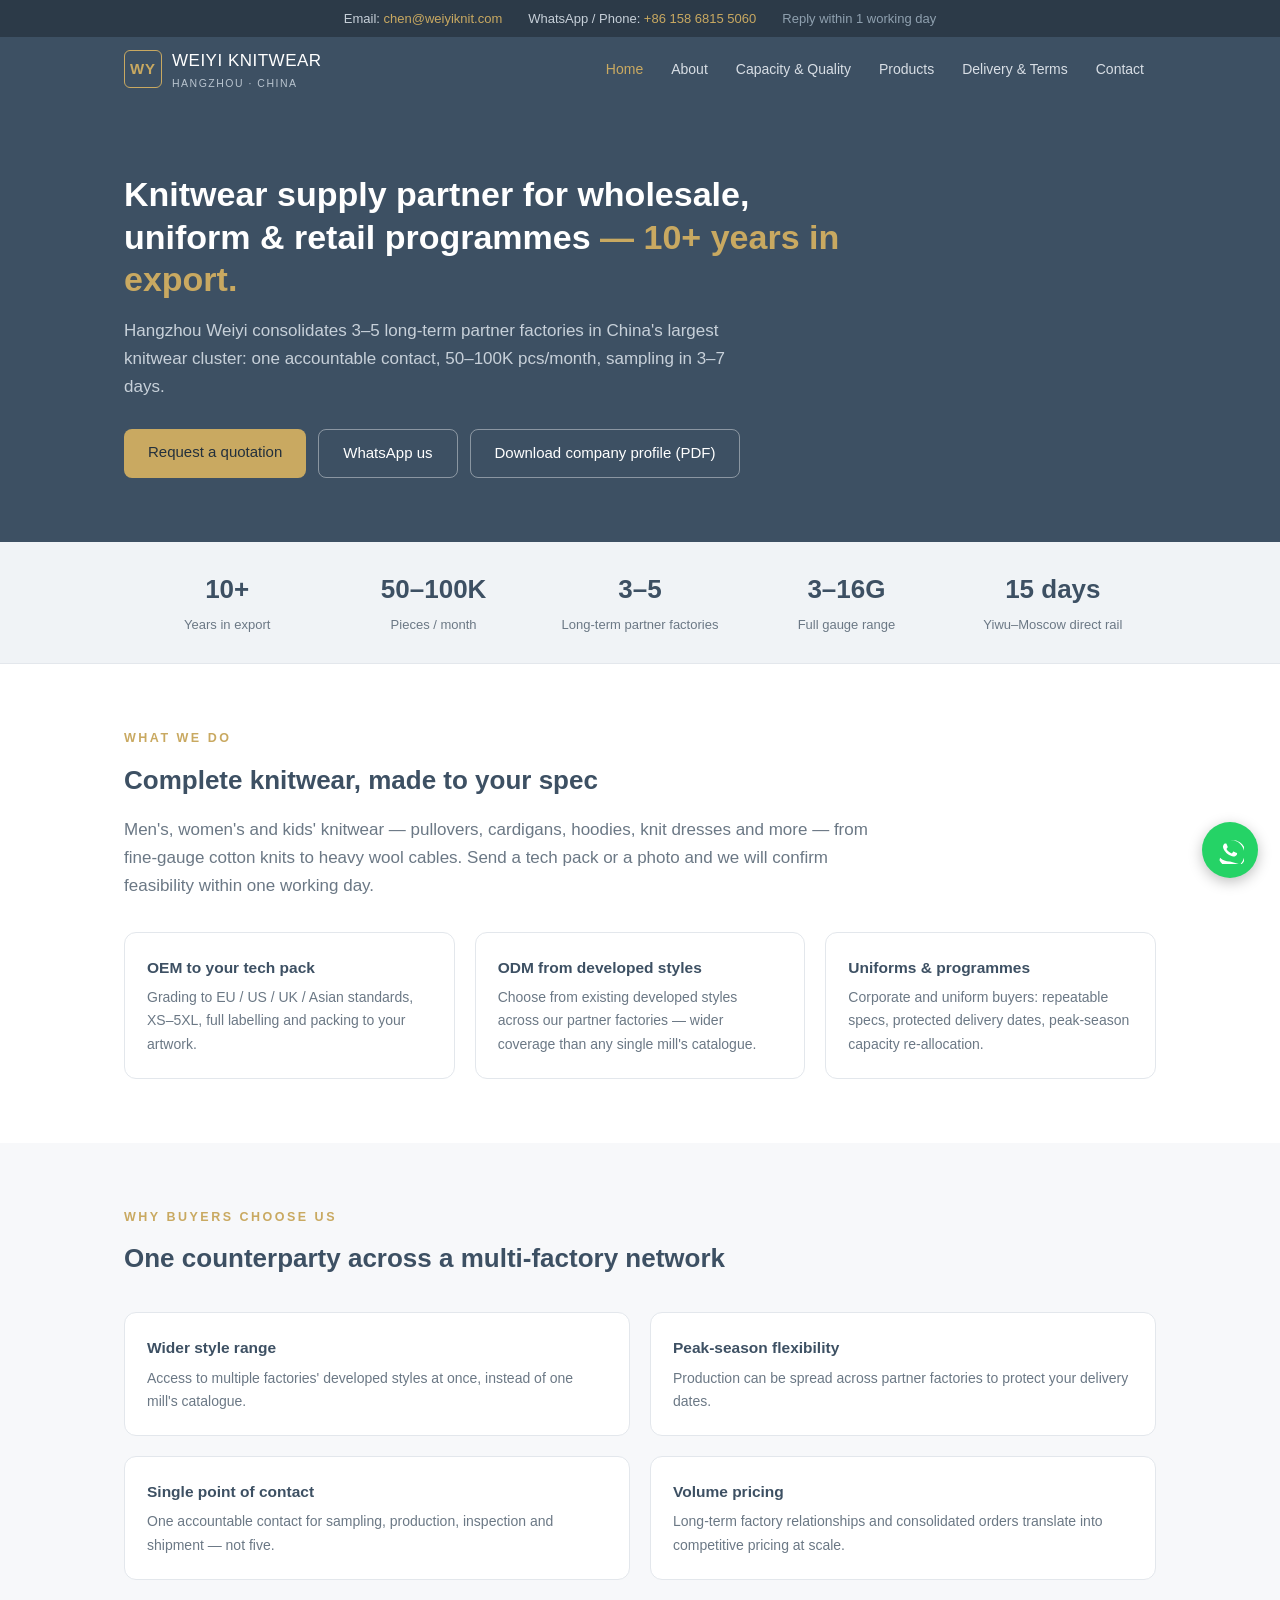
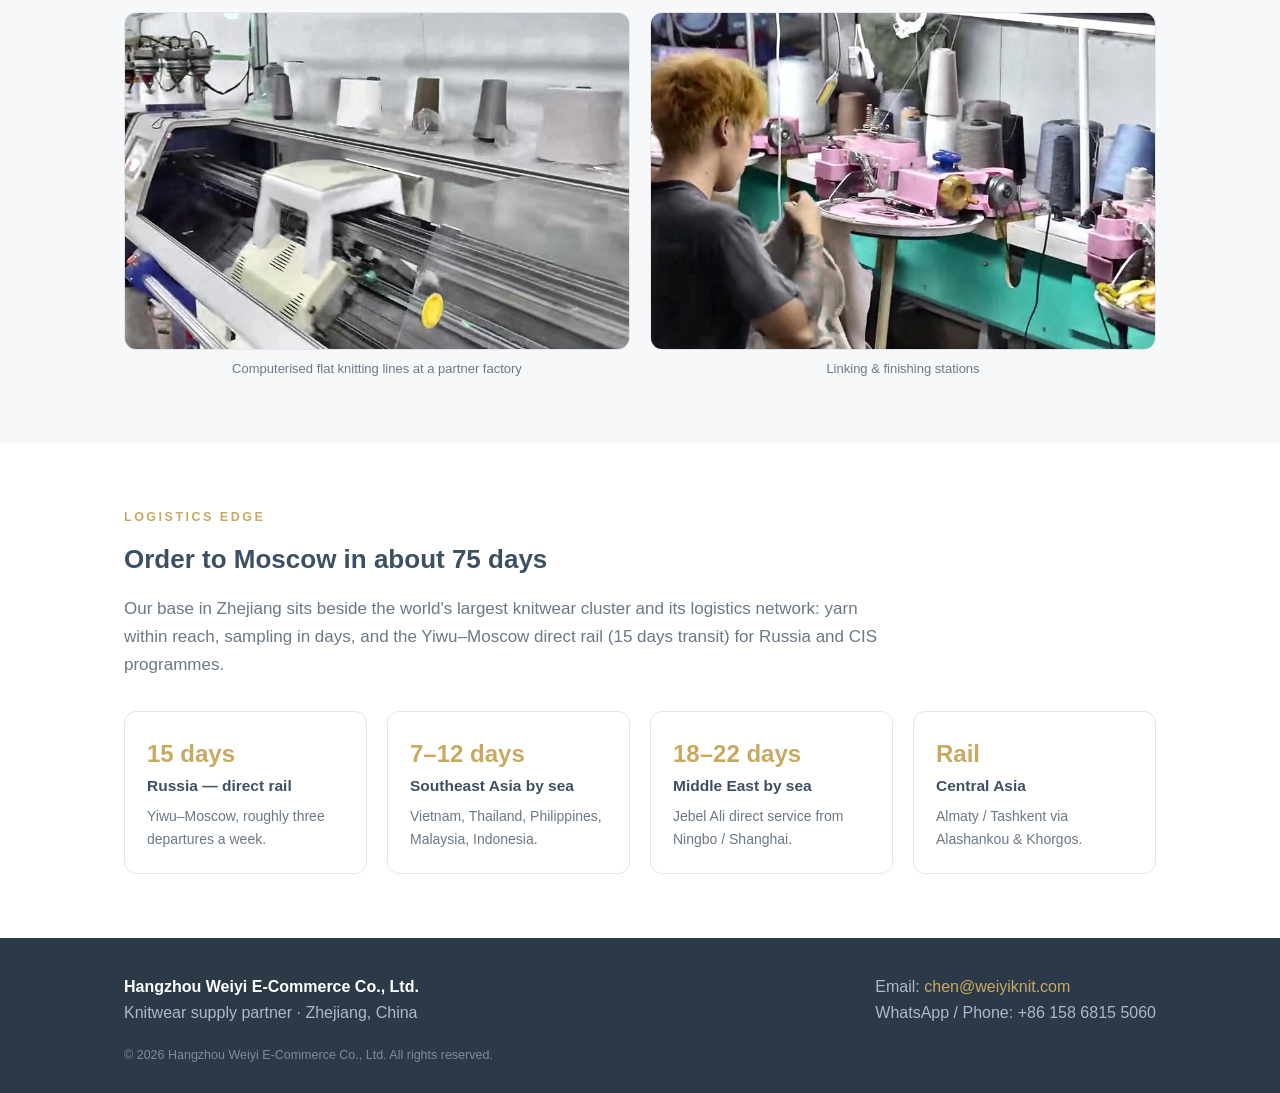
==== index.html @ fd2744fe "Weiyi Knitwear official site v1" ====
<!DOCTYPE html>
<html lang="en">
<head>
<meta charset="UTF-8">
<meta name="viewport" content="width=device-width, initial-scale=1.0">
<title>Weiyi Knitwear — Knitwear Supply Partner · Hangzhou, China</title>
<meta name="description" content="Hangzhou Weiyi E-Commerce Co., Ltd. — knitwear supply partner in Zhejiang, China. OEM & ODM men's, women's and kids' knitwear, gauge 3G–16G, 50,000–100,000 pcs/month across partner factories. Sampling in 3–7 days.">
<link rel="stylesheet" href="assets/style.css">
</head>
<body>
<div class="topbar"><div class="container topbar-row"><span>Email: <a href="mailto:chen@weiyiknit.com">chen@weiyiknit.com</a></span><span>WhatsApp / Phone: <a href="https://wa.me/8615868155060" target="_blank" rel="noopener">+86 158 6815 5060</a></span><span class="topbar-note">Reply within 1 working day</span></div></div>

<header>
  <div class="container nav">
    <a class="brand" href="index.html">
      <span class="mark">WY</span>
      <span class="name">WEIYI KNITWEAR<small>HANGZHOU · CHINA</small></span>
    </a>
    <nav>
      <ul>
        <li><a class="active" href="index.html">Home</a></li>
        <li><a href="about.html">About</a></li>
        <li><a href="capacity.html">Capacity &amp; Quality</a></li>
        <li><a href="products.html">Products</a></li>
        <li><a href="delivery.html">Delivery &amp; Terms</a></li>
        <li><a href="contact.html">Contact</a></li>
      </ul>
    </nav>
  </div>
</header>

<div class="hero">
  <div class="container">
    <h1>Knitwear supply partner for wholesale, uniform &amp; retail programmes <span>— 10+ years in export.</span></h1>
    <p class="sub">Hangzhou Weiyi consolidates 3–5 long-term partner factories in China's largest knitwear cluster: one accountable contact, 50–100K pcs/month, sampling in 3–7 days.</p>
    <div class="cta">
      <a class="btn btn-gold" href="contact.html">Request a quotation</a>
      <a class="btn btn-ghost" href="https://wa.me/8615868155060?text=Hello%20Weiyi%2C%20I%27d%20like%20to%20discuss%20a%20knitwear%20programme" target="_blank" rel="noopener">WhatsApp us</a>
      <a class="btn btn-ghost" href="assets/Weiyi_Knitwear_Company_Profile_2026.pdf">Download company profile (PDF)</a>
    </div>
  </div>
</div>

<div class="stats">
  <div class="container row">
    <div class="stat"><b>10+</b><span>Years in export</span></div>
    <div class="stat"><b>50–100K</b><span>Pieces / month</span></div>
    <div class="stat"><b>3–5</b><span>Long-term partner factories</span></div>
    <div class="stat"><b>3–16G</b><span>Full gauge range</span></div>
    <div class="stat"><b>15 days</b><span>Yiwu–Moscow direct rail</span></div>
  </div>
</div>

<section>
  <div class="container">
    <div class="kicker">What we do</div>
    <h2>Complete knitwear, made to your spec</h2>
    <p class="lead">Men's, women's and kids' knitwear — pullovers, cardigans, hoodies, knit dresses and more — from fine-gauge cotton knits to heavy wool cables. Send a tech pack or a photo and we will confirm feasibility within one working day.</p>
    <div class="grid g3">
      <div class="card"><h4>OEM to your tech pack</h4><p>Grading to EU / US / UK / Asian standards, XS–5XL, full labelling and packing to your artwork.</p></div>
      <div class="card"><h4>ODM from developed styles</h4><p>Choose from existing developed styles across our partner factories — wider coverage than any single mill's catalogue.</p></div>
      <div class="card"><h4>Uniforms &amp; programmes</h4><p>Corporate and uniform buyers: repeatable specs, protected delivery dates, peak-season capacity re-allocation.</p></div>
    </div>
  </div>
</section>

<section class="alt">
  <div class="container">
    <div class="kicker">Why buyers choose us</div>
    <h2>One counterparty across a multi-factory network</h2>
    <div class="grid g2">
      <div class="card"><h4>Wider style range</h4><p>Access to multiple factories' developed styles at once, instead of one mill's catalogue.</p></div>
      <div class="card"><h4>Peak-season flexibility</h4><p>Production can be spread across partner factories to protect your delivery dates.</p></div>
      <div class="card"><h4>Single point of contact</h4><p>One accountable contact for sampling, production, inspection and shipment — not five.</p></div>
      <div class="card"><h4>Volume pricing</h4><p>Long-term factory relationships and consolidated orders translate into competitive pricing at scale.</p></div>
    </div>
    <div class="photos">
      <div>
        <img class="photo" src="assets/Weiyi_Factory_1.jpg" alt="Knitting floor at a Weiyi partner factory">
        <p class="caption">Computerised flat knitting lines at a partner factory</p>
      </div>
      <div>
        <img class="photo" src="assets/Weiyi_Factory_2.jpg" alt="Linking and finishing at a Weiyi partner factory">
        <p class="caption">Linking &amp; finishing stations</p>
      </div>
    </div>
  </div>
</section>

<section>
  <div class="container">
    <div class="kicker">Logistics edge</div>
    <h2>Order to Moscow in about 75 days</h2>
    <p class="lead">Our base in Zhejiang sits beside the world's largest knitwear cluster and its logistics network: yarn within reach, sampling in days, and the Yiwu–Moscow direct rail (15 days transit) for Russia and CIS programmes.</p>
    <div class="grid g4">
      <div class="card"><div class="num">15 days</div><h4>Russia — direct rail</h4><p>Yiwu–Moscow, roughly three departures a week.</p></div>
      <div class="card"><div class="num">7–12 days</div><h4>Southeast Asia by sea</h4><p>Vietnam, Thailand, Philippines, Malaysia, Indonesia.</p></div>
      <div class="card"><div class="num">18–22 days</div><h4>Middle East by sea</h4><p>Jebel Ali direct service from Ningbo / Shanghai.</p></div>
      <div class="card"><div class="num">Rail</div><h4>Central Asia</h4><p>Almaty / Tashkent via Alashankou &amp; Khorgos.</p></div>
    </div>
  </div>
</section>

<footer>
  <div class="container">
    <div class="cols">
      <div>
        <b style="color:#fff;">Hangzhou Weiyi E-Commerce Co., Ltd.</b><br>
        Knitwear supply partner · Zhejiang, China
      </div>
      <div>
        Email: <a href="mailto:chen@weiyiknit.com">chen@weiyiknit.com</a><br>
        WhatsApp / Phone: +86 158 6815 5060
      </div>
    </div>
    <p class="fine">© 2026 Hangzhou Weiyi E-Commerce Co., Ltd. All rights reserved.</p>
  </div>
</footer>

<a class="wa-float" href="https://wa.me/8615868155060?text=Hello%20Weiyi%2C%20I%27d%20like%20to%20discuss%20a%20knitwear%20programme" target="_blank" rel="noopener" aria-label="Chat on WhatsApp"><svg viewBox="0 0 24 24" width="28" height="28" fill="#FFFFFF" aria-hidden="true"><path d="M17.472 14.382c-.297-.149-1.758-.867-2.03-.967-.273-.099-.471-.148-.67.15-.197.297-.767.966-.94 1.164-.173.199-.347.223-.644.075-.297-.15-1.255-.463-2.39-1.475-.883-.788-1.48-1.761-1.653-2.059-.173-.297-.018-.458.13-.606.134-.133.298-.347.446-.52.149-.174.198-.298.298-.497.099-.198.05-.371-.025-.52-.075-.149-.669-1.612-.916-2.207-.242-.579-.487-.5-.669-.51-.173-.008-.371-.01-.57-.01-.198 0-.52.074-.792.372-.272.297-1.04 1.016-1.04 2.479 0 1.462 1.065 2.875 1.213 3.074.149.198 2.096 3.2 5.077 4.487.709.306 1.262.489 1.694.625.712.227 1.36.195 1.871.118.571-.085 1.758-.719 2.006-1.413.248-.694.248-1.289.173-1.413-.074-.124-.272-.198-.57-.347m-5.421 7.403h-.004a11.985 11.985 0 01-8.566-3.215L3 20.738A12 12 0 1012.05 3.5l-.006.001a11.985 11.985 0 018.567 3.215c3.26 3.26 4.43 7.774 3.377 12.006a11.955 11.955 0 01-3.242 5.663l.002-.001z"/></svg></a>
</body>
</html>
---- assets/style.css ----
:root {
  --navy: #3D5063;
  --steel: #5A7086;
  --gold: #C9A961;
  --bg: #F7F8FA;
  --surface: #FFFFFF;
  --ink: #2A3440;
  --muted: #6B7885;
  --line: #E3E7EC;
}
* { margin: 0; padding: 0; box-sizing: border-box; }
body {
  font-family: "Segoe UI", "Helvetica Neue", Arial, sans-serif;
  color: var(--ink);
  background: var(--surface);
  line-height: 1.65;
  font-size: 16px;
}
.container { max-width: 1080px; margin: 0 auto; padding: 0 24px; }

/* header */
header { background: var(--navy); color: #fff; position: sticky; top: 0; z-index: 10; }
.nav { display: flex; align-items: center; justify-content: space-between; height: 64px; }
.brand { display: flex; align-items: center; gap: 10px; text-decoration: none; color: #fff; }
.brand .mark {
  width: 38px; height: 38px; border: 1.5px solid var(--gold); border-radius: 6px;
  display: flex; align-items: center; justify-content: center;
  font-weight: 600; letter-spacing: 1px; color: var(--gold); font-size: 15px;
}
.brand .name { font-size: 17px; letter-spacing: 0.5px; }
.brand .name small { display: block; font-size: 10.5px; color: #B9C4CF; letter-spacing: 1.5px; }
nav ul { list-style: none; display: flex; gap: 4px; }
nav a {
  color: #D8DEE5; text-decoration: none; font-size: 14px; padding: 8px 12px; border-radius: 6px;
}
nav a:hover { color: #fff; background: rgba(255,255,255,0.08); }
nav a.active { color: var(--gold); }

/* hero */
.hero { background: var(--navy); color: #fff; padding: 72px 0 64px; }
.hero h1 { font-size: 34px; font-weight: 600; line-height: 1.25; max-width: 720px; }
.hero h1 span { color: var(--gold); }
.hero p.sub { margin-top: 16px; color: #C7D0D9; font-size: 17px; max-width: 640px; }
.hero .cta { margin-top: 28px; display: flex; gap: 12px; flex-wrap: wrap; }
.btn {
  display: inline-block; padding: 11px 24px; border-radius: 8px; text-decoration: none;
  font-size: 15px; font-weight: 500;
}
.btn-gold { background: var(--gold); color: #23303C; }
.btn-gold:hover { background: #D8B871; }
.btn-ghost { border: 1px solid rgba(255,255,255,0.4); color: #fff; }
.btn-ghost:hover { border-color: var(--gold); color: var(--gold); }

/* stats strip */
.stats { background: #F0F3F6; border-bottom: 1px solid var(--line); }
.stats .row { display: flex; flex-wrap: wrap; }
.stat { flex: 1 1 200px; padding: 26px 20px; text-align: center; }
.stat b { display: block; font-size: 26px; color: var(--navy); font-weight: 600; }
.stat span { font-size: 13px; color: var(--muted); }

/* sections */
section { padding: 64px 0; }
section.alt { background: var(--bg); }
.kicker {
  font-size: 12.5px; letter-spacing: 2.5px; text-transform: uppercase;
  color: var(--gold); font-weight: 600; margin-bottom: 10px;
}
h2 { font-size: 26px; font-weight: 600; color: var(--navy); margin-bottom: 14px; }
h3 { font-size: 17px; font-weight: 600; color: var(--navy); margin: 22px 0 8px; }
p.lead { font-size: 17px; color: var(--muted); max-width: 760px; }

.grid { display: grid; gap: 20px; margin-top: 32px; }
.grid.g2 { grid-template-columns: repeat(2, 1fr); }
.grid.g3 { grid-template-columns: repeat(3, 1fr); }
.grid.g4 { grid-template-columns: repeat(4, 1fr); }
@media (max-width: 800px) {
  .grid.g2, .grid.g3, .grid.g4 { grid-template-columns: 1fr; }
}
.card {
  background: var(--surface); border: 1px solid var(--line); border-radius: 12px; padding: 22px;
}
.card h4 { font-size: 15.5px; font-weight: 600; color: var(--navy); margin-bottom: 6px; }
.card p { font-size: 14px; color: var(--muted); }
.card .num { font-size: 24px; font-weight: 600; color: var(--gold); }

ul.tick { list-style: none; margin-top: 12px; }
ul.tick li { padding: 7px 0 7px 28px; position: relative; font-size: 15px; }
ul.tick li::before {
  content: ""; position: absolute; left: 4px; top: 14px;
  width: 8px; height: 8px; border-radius: 2px; background: var(--gold);
}

table { width: 100%; border-collapse: collapse; margin-top: 24px; background: var(--surface); }
th, td { border: 1px solid var(--line); padding: 12px 16px; text-align: left; font-size: 14.5px; }
th { background: var(--navy); color: #fff; font-weight: 500; }
tr:nth-child(even) td { background: var(--bg); }
.note { font-size: 13px; color: var(--muted); margin-top: 14px; }

.flow { display: flex; flex-wrap: wrap; gap: 10px; margin-top: 28px; }
.flow .step {
  flex: 1 1 140px; background: var(--surface); border: 1px solid var(--line);
  border-top: 3px solid var(--gold); border-radius: 10px; padding: 14px 14px;
}
.flow .step b { display: block; color: var(--navy); font-size: 14.5px; font-weight: 600; }
.flow .step span { font-size: 12.5px; color: var(--muted); }

.photo { width: 100%; border-radius: 12px; border: 1px solid var(--line); object-fit: cover; display: block; }
.photos { display: grid; grid-template-columns: 1fr 1fr; gap: 20px; margin-top: 32px; }
@media (max-width: 700px) { .photos { grid-template-columns: 1fr; } }
.caption { font-size: 13px; color: var(--muted); margin-top: 8px; text-align: center; }

/* page banner for inner pages */
.banner { background: var(--navy); color: #fff; padding: 52px 0 44px; }
.banner h1 { font-size: 28px; font-weight: 600; }
.banner p { color: #C7D0D9; margin-top: 8px; font-size: 16px; }

/* contact */
.contact-grid { display: grid; grid-template-columns: 1.2fr 1fr; gap: 32px; margin-top: 32px; }
@media (max-width: 800px) { .contact-grid { grid-template-columns: 1fr; } }
dl.facts dt { font-size: 12.5px; letter-spacing: 1.5px; text-transform: uppercase; color: var(--gold); font-weight: 600; margin-top: 18px; }
dl.facts dd { font-size: 15.5px; color: var(--ink); margin-top: 4px; }
dl.facts dd a { color: var(--navy); text-decoration: none; border-bottom: 1px solid var(--gold); }

/* footer */
footer { background: #2C3A48; color: #AEB9C4; padding: 36px 0 28px; margin-top: 0; }
footer .cols { display: flex; flex-wrap: wrap; gap: 24px; justify-content: space-between; }
footer a { color: var(--gold); text-decoration: none; }
footer .fine { margin-top: 18px; font-size: 12.5px; color: #7E8B98; }

/* topbar + floating WhatsApp */
.topbar { background: #2C3A48; color: #C7D0D9; font-size: 13px; }
.topbar-row { display: flex; flex-wrap: wrap; gap: 8px 26px; justify-content: center; padding: 8px 24px; }
.topbar a { color: var(--gold); text-decoration: none; font-weight: 500; }
.topbar a:hover { text-decoration: underline; }
.topbar-note { color: #8FA0AF; }
@media (max-width: 640px) { .topbar-note { display: none; } }
.wa-float {
  position: fixed; right: 22px; bottom: 22px; width: 56px; height: 56px;
  border-radius: 50%; background: #25D366; display: flex; align-items: center; justify-content: center;
  box-shadow: 0 4px 14px rgba(0,0,0,0.25); z-index: 50; transition: transform 0.15s ease;
}
.wa-float:hover { transform: scale(1.08); }
@media (max-width: 640px) { .wa-float { right: 14px; bottom: 14px; width: 50px; height: 50px; } }
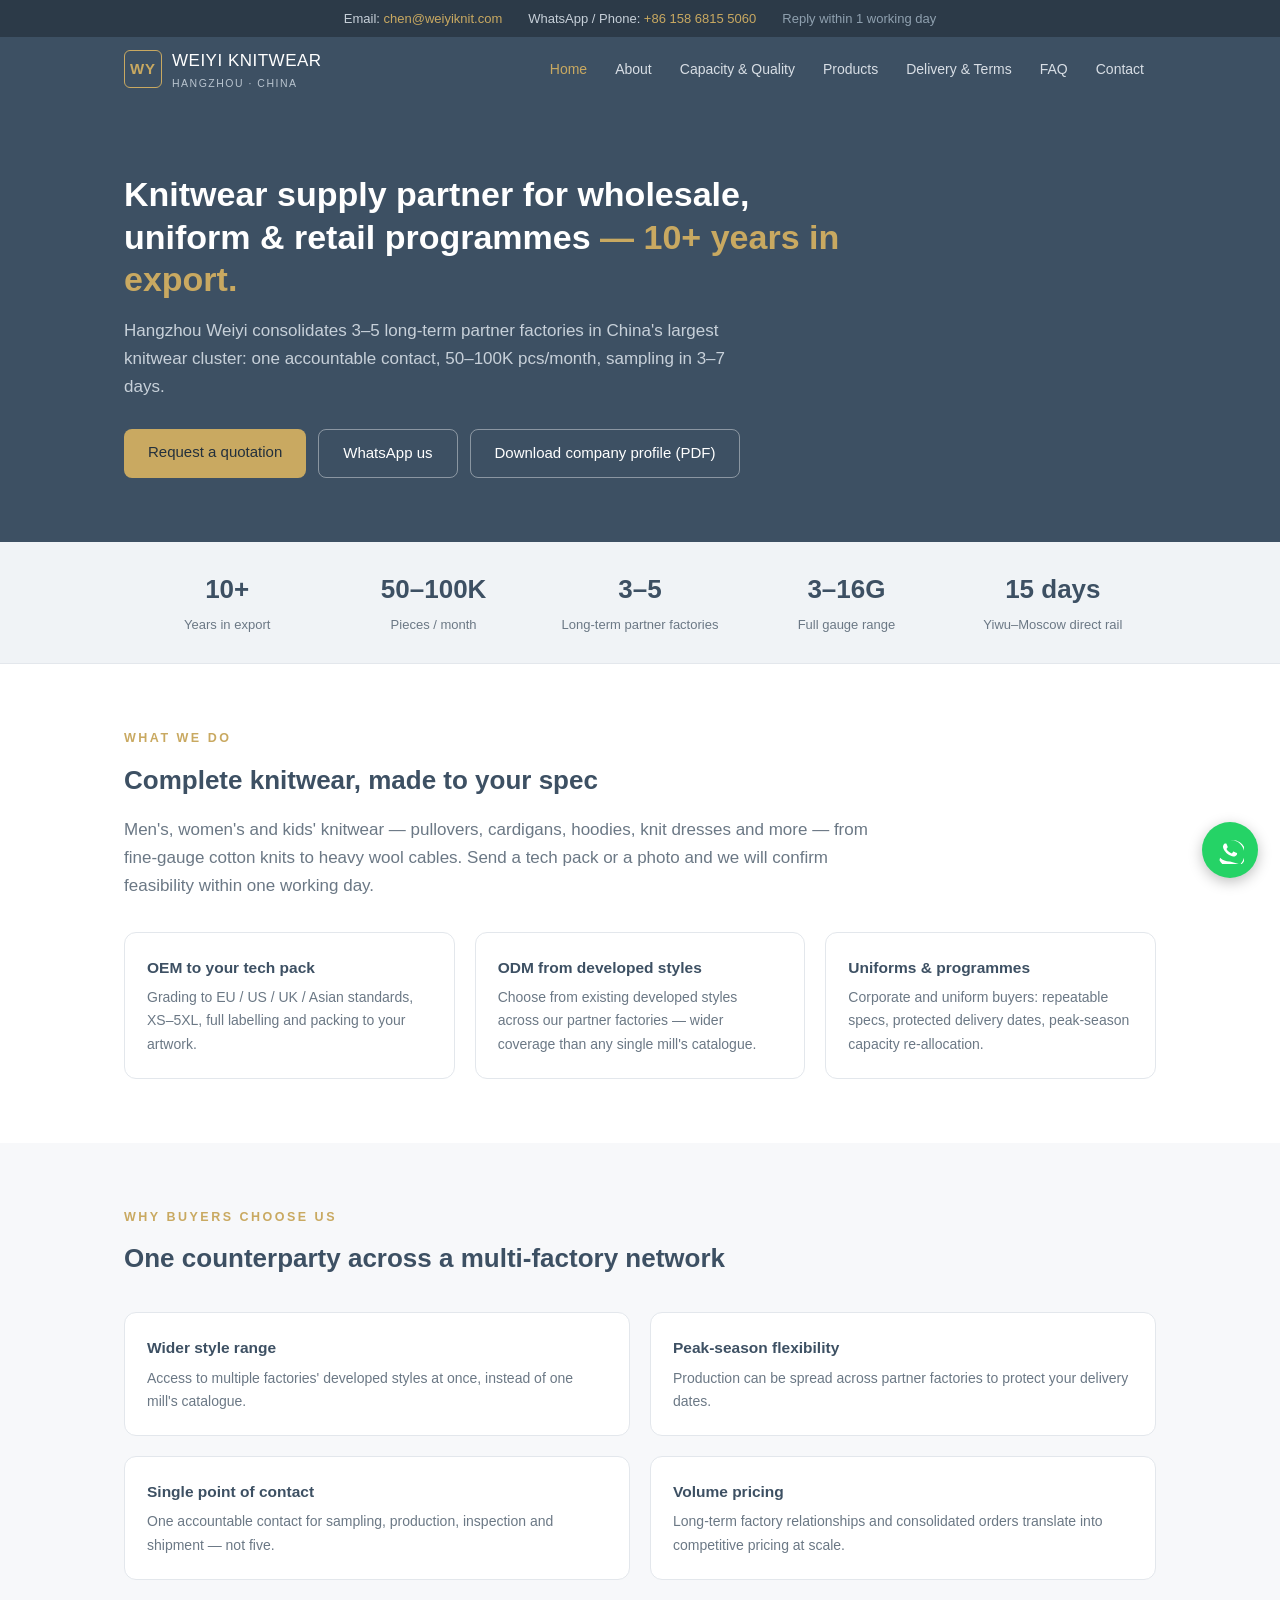
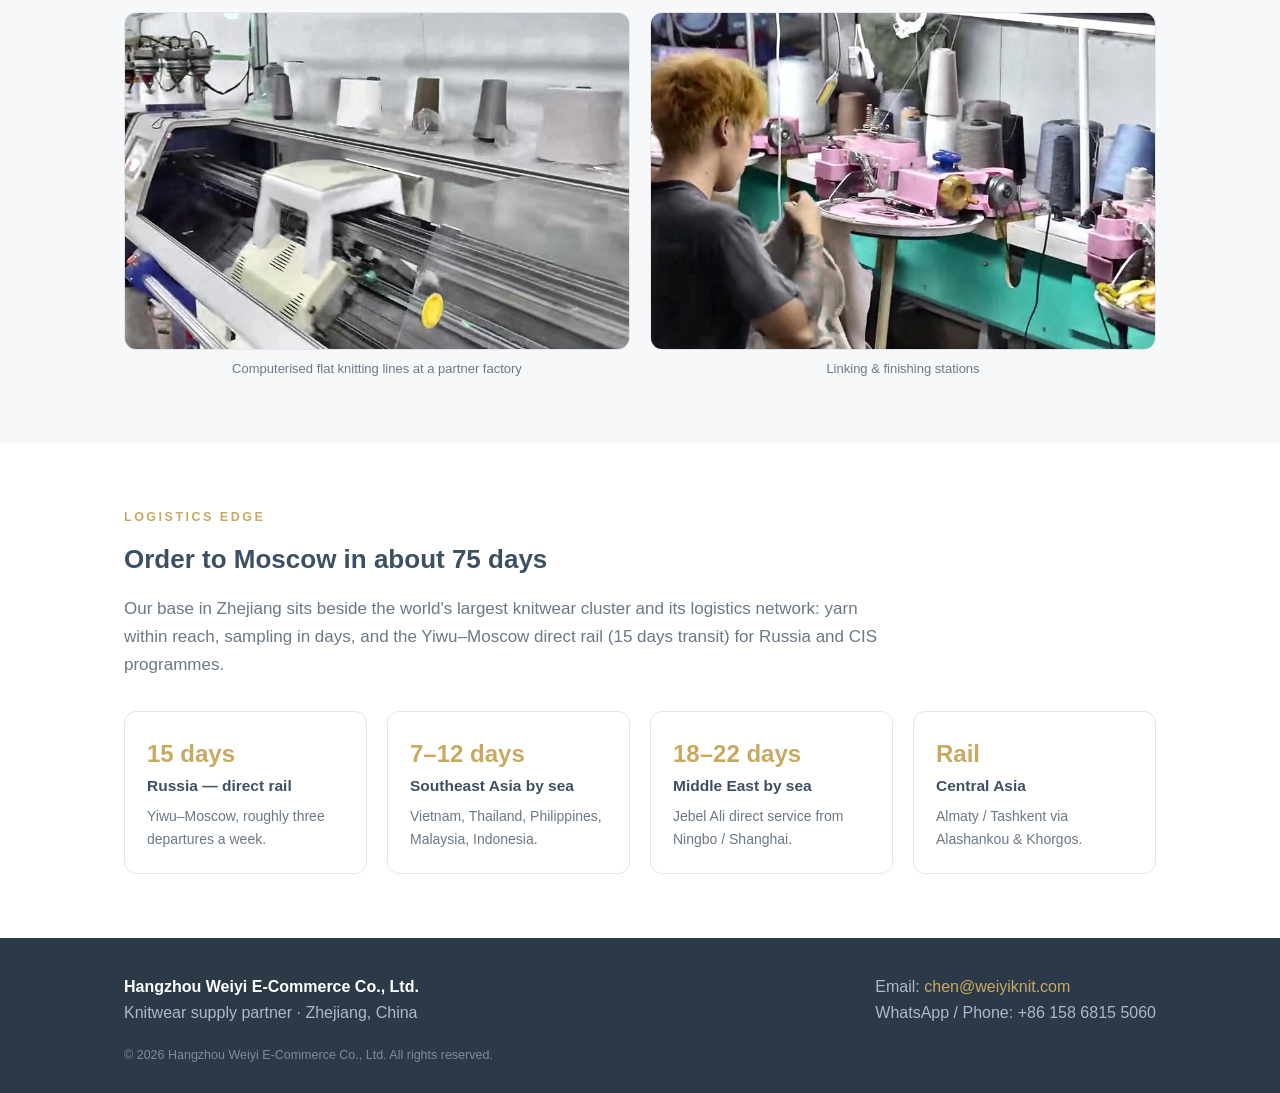
==== commit a005c90f: "GEO: add FAQ page, llms.txt, schema.org structured data to all pages" ====
--- a/index.html
+++ b/index.html
@@ -1,122 +1,159 @@
-<!DOCTYPE html>
-<html lang="en">
-<head>
-<meta charset="UTF-8">
-<meta name="viewport" content="width=device-width, initial-scale=1.0">
-<title>Weiyi Knitwear — Knitwear Supply Partner · Hangzhou, China</title>
-<meta name="description" content="Hangzhou Weiyi E-Commerce Co., Ltd. — knitwear supply partner in Zhejiang, China. OEM & ODM men's, women's and kids' knitwear, gauge 3G–16G, 50,000–100,000 pcs/month across partner factories. Sampling in 3–7 days.">
-<link rel="stylesheet" href="assets/style.css">
-</head>
-<body>
-<div class="topbar"><div class="container topbar-row"><span>Email: <a href="mailto:chen@weiyiknit.com">chen@weiyiknit.com</a></span><span>WhatsApp / Phone: <a href="https://wa.me/8615868155060" target="_blank" rel="noopener">+86 158 6815 5060</a></span><span class="topbar-note">Reply within 1 working day</span></div></div>
-
-<header>
-  <div class="container nav">
-    <a class="brand" href="index.html">
-      <span class="mark">WY</span>
-      <span class="name">WEIYI KNITWEAR<small>HANGZHOU · CHINA</small></span>
-    </a>
-    <nav>
-      <ul>
-        <li><a class="active" href="index.html">Home</a></li>
-        <li><a href="about.html">About</a></li>
-        <li><a href="capacity.html">Capacity &amp; Quality</a></li>
-        <li><a href="products.html">Products</a></li>
-        <li><a href="delivery.html">Delivery &amp; Terms</a></li>
-        <li><a href="contact.html">Contact</a></li>
-      </ul>
-    </nav>
-  </div>
-</header>
-
-<div class="hero">
-  <div class="container">
-    <h1>Knitwear supply partner for wholesale, uniform &amp; retail programmes <span>— 10+ years in export.</span></h1>
-    <p class="sub">Hangzhou Weiyi consolidates 3–5 long-term partner factories in China's largest knitwear cluster: one accountable contact, 50–100K pcs/month, sampling in 3–7 days.</p>
-    <div class="cta">
-      <a class="btn btn-gold" href="contact.html">Request a quotation</a>
-      <a class="btn btn-ghost" href="https://wa.me/8615868155060?text=Hello%20Weiyi%2C%20I%27d%20like%20to%20discuss%20a%20knitwear%20programme" target="_blank" rel="noopener">WhatsApp us</a>
-      <a class="btn btn-ghost" href="assets/Weiyi_Knitwear_Company_Profile_2026.pdf">Download company profile (PDF)</a>
-    </div>
-  </div>
-</div>
-
-<div class="stats">
-  <div class="container row">
-    <div class="stat"><b>10+</b><span>Years in export</span></div>
-    <div class="stat"><b>50–100K</b><span>Pieces / month</span></div>
-    <div class="stat"><b>3–5</b><span>Long-term partner factories</span></div>
-    <div class="stat"><b>3–16G</b><span>Full gauge range</span></div>
-    <div class="stat"><b>15 days</b><span>Yiwu–Moscow direct rail</span></div>
-  </div>
-</div>
-
-<section>
-  <div class="container">
-    <div class="kicker">What we do</div>
-    <h2>Complete knitwear, made to your spec</h2>
-    <p class="lead">Men's, women's and kids' knitwear — pullovers, cardigans, hoodies, knit dresses and more — from fine-gauge cotton knits to heavy wool cables. Send a tech pack or a photo and we will confirm feasibility within one working day.</p>
-    <div class="grid g3">
-      <div class="card"><h4>OEM to your tech pack</h4><p>Grading to EU / US / UK / Asian standards, XS–5XL, full labelling and packing to your artwork.</p></div>
-      <div class="card"><h4>ODM from developed styles</h4><p>Choose from existing developed styles across our partner factories — wider coverage than any single mill's catalogue.</p></div>
-      <div class="card"><h4>Uniforms &amp; programmes</h4><p>Corporate and uniform buyers: repeatable specs, protected delivery dates, peak-season capacity re-allocation.</p></div>
-    </div>
-  </div>
-</section>
-
-<section class="alt">
-  <div class="container">
-    <div class="kicker">Why buyers choose us</div>
-    <h2>One counterparty across a multi-factory network</h2>
-    <div class="grid g2">
-      <div class="card"><h4>Wider style range</h4><p>Access to multiple factories' developed styles at once, instead of one mill's catalogue.</p></div>
-      <div class="card"><h4>Peak-season flexibility</h4><p>Production can be spread across partner factories to protect your delivery dates.</p></div>
-      <div class="card"><h4>Single point of contact</h4><p>One accountable contact for sampling, production, inspection and shipment — not five.</p></div>
-      <div class="card"><h4>Volume pricing</h4><p>Long-term factory relationships and consolidated orders translate into competitive pricing at scale.</p></div>
-    </div>
-    <div class="photos">
-      <div>
-        <img class="photo" src="assets/Weiyi_Factory_1.jpg" alt="Knitting floor at a Weiyi partner factory">
-        <p class="caption">Computerised flat knitting lines at a partner factory</p>
-      </div>
-      <div>
-        <img class="photo" src="assets/Weiyi_Factory_2.jpg" alt="Linking and finishing at a Weiyi partner factory">
-        <p class="caption">Linking &amp; finishing stations</p>
-      </div>
-    </div>
-  </div>
-</section>
-
-<section>
-  <div class="container">
-    <div class="kicker">Logistics edge</div>
-    <h2>Order to Moscow in about 75 days</h2>
-    <p class="lead">Our base in Zhejiang sits beside the world's largest knitwear cluster and its logistics network: yarn within reach, sampling in days, and the Yiwu–Moscow direct rail (15 days transit) for Russia and CIS programmes.</p>
-    <div class="grid g4">
-      <div class="card"><div class="num">15 days</div><h4>Russia — direct rail</h4><p>Yiwu–Moscow, roughly three departures a week.</p></div>
-      <div class="card"><div class="num">7–12 days</div><h4>Southeast Asia by sea</h4><p>Vietnam, Thailand, Philippines, Malaysia, Indonesia.</p></div>
-      <div class="card"><div class="num">18–22 days</div><h4>Middle East by sea</h4><p>Jebel Ali direct service from Ningbo / Shanghai.</p></div>
-      <div class="card"><div class="num">Rail</div><h4>Central Asia</h4><p>Almaty / Tashkent via Alashankou &amp; Khorgos.</p></div>
-    </div>
-  </div>
-</section>
-
-<footer>
-  <div class="container">
-    <div class="cols">
-      <div>
-        <b style="color:#fff;">Hangzhou Weiyi E-Commerce Co., Ltd.</b><br>
-        Knitwear supply partner · Zhejiang, China
-      </div>
-      <div>
-        Email: <a href="mailto:chen@weiyiknit.com">chen@weiyiknit.com</a><br>
-        WhatsApp / Phone: +86 158 6815 5060
-      </div>
-    </div>
-    <p class="fine">© 2026 Hangzhou Weiyi E-Commerce Co., Ltd. All rights reserved.</p>
-  </div>
-</footer>
-
-<a class="wa-float" href="https://wa.me/8615868155060?text=Hello%20Weiyi%2C%20I%27d%20like%20to%20discuss%20a%20knitwear%20programme" target="_blank" rel="noopener" aria-label="Chat on WhatsApp"><svg viewBox="0 0 24 24" width="28" height="28" fill="#FFFFFF" aria-hidden="true"><path d="M17.472 14.382c-.297-.149-1.758-.867-2.03-.967-.273-.099-.471-.148-.67.15-.197.297-.767.966-.94 1.164-.173.199-.347.223-.644.075-.297-.15-1.255-.463-2.39-1.475-.883-.788-1.48-1.761-1.653-2.059-.173-.297-.018-.458.13-.606.134-.133.298-.347.446-.52.149-.174.198-.298.298-.497.099-.198.05-.371-.025-.52-.075-.149-.669-1.612-.916-2.207-.242-.579-.487-.5-.669-.51-.173-.008-.371-.01-.57-.01-.198 0-.52.074-.792.372-.272.297-1.04 1.016-1.04 2.479 0 1.462 1.065 2.875 1.213 3.074.149.198 2.096 3.2 5.077 4.487.709.306 1.262.489 1.694.625.712.227 1.36.195 1.871.118.571-.085 1.758-.719 2.006-1.413.248-.694.248-1.289.173-1.413-.074-.124-.272-.198-.57-.347m-5.421 7.403h-.004a11.985 11.985 0 01-8.566-3.215L3 20.738A12 12 0 1012.05 3.5l-.006.001a11.985 11.985 0 018.567 3.215c3.26 3.26 4.43 7.774 3.377 12.006a11.955 11.955 0 01-3.242 5.663l.002-.001z"/></svg></a>
-</body>
-</html>
+<!DOCTYPE html>
+<html lang="en">
+<head>
+<meta charset="UTF-8">
+<meta name="viewport" content="width=device-width, initial-scale=1.0">
+<title>Weiyi Knitwear — Knitwear Supply Partner · Hangzhou, China</title>
+<meta name="description" content="Hangzhou Weiyi E-Commerce Co., Ltd. — knitwear supply partner in Zhejiang, China. OEM & ODM men's, women's and kids' knitwear, gauge 3G–16G, 50,000–100,000 pcs/month across partner factories. Sampling in 3–7 days.">
+<link rel="stylesheet" href="assets/style.css">
+<link rel="alternate" type="text/plain" href="https://weiyiknit.com/llms.txt">
+<script type="application/ld+json">
+{
+ "@context": "https://schema.org",
+ "@type": "Organization",
+ "name": "Hangzhou Weiyi E-Commerce Co., Ltd.",
+ "alternateName": "Weiyi Knitwear",
+ "url": "https://weiyiknit.com",
+ "email": "chen@weiyiknit.com",
+ "telephone": "+86 158 6815 5060",
+ "foundingLocation": "Hangzhou, Zhejiang, China",
+ "address": {
+  "@type": "PostalAddress",
+  "streetAddress": "2F, No. 1174 Binhe Road, Changhe Street, Binjiang District",
+  "addressLocality": "Hangzhou",
+  "addressRegion": "Zhejiang",
+  "addressCountry": "CN"
+ },
+ "contactPoint": {
+  "@type": "ContactPoint",
+  "contactType": "sales",
+  "email": "chen@weiyiknit.com",
+  "telephone": "+86 158 6815 5060",
+  "availableLanguage": [
+   "English",
+   "Russian",
+   "Chinese"
+  ]
+ },
+ "description": "Knitwear supply partner consolidating 3-5 long-term partner factories in China's largest knitwear cluster. OEM/ODM men's, women's and kids' knitwear, gauge 3G-16G, 50,000-100,000 pcs/month. MOQ 500 pcs per style. Sampling in 3-7 days.",
+ "knowsLanguage": [
+  "en",
+  "ru",
+  "zh"
+ ]
+}
+</script>
+</head>
+<body>
+<div class="topbar"><div class="container topbar-row"><span>Email: <a href="mailto:chen@weiyiknit.com">chen@weiyiknit.com</a></span><span>WhatsApp / Phone: <a href="https://wa.me/8615868155060" target="_blank" rel="noopener">+86 158 6815 5060</a></span><span class="topbar-note">Reply within 1 working day</span></div></div>
+
+<header>
+  <div class="container nav">
+    <a class="brand" href="index.html">
+      <span class="mark">WY</span>
+      <span class="name">WEIYI KNITWEAR<small>HANGZHOU · CHINA</small></span>
+    </a>
+    <nav>
+      <ul>
+        <li><a class="active" href="index.html">Home</a></li>
+        <li><a href="about.html">About</a></li>
+        <li><a href="capacity.html">Capacity &amp; Quality</a></li>
+        <li><a href="products.html">Products</a></li>
+        <li><a href="delivery.html">Delivery &amp; Terms</a></li>
+        <li><a href="faq.html">FAQ</a></li><li><a href="contact.html">Contact</a></li>
+      </ul>
+    </nav>
+  </div>
+</header>
+
+<div class="hero">
+  <div class="container">
+    <h1>Knitwear supply partner for wholesale, uniform &amp; retail programmes <span>— 10+ years in export.</span></h1>
+    <p class="sub">Hangzhou Weiyi consolidates 3–5 long-term partner factories in China's largest knitwear cluster: one accountable contact, 50–100K pcs/month, sampling in 3–7 days.</p>
+    <div class="cta">
+      <a class="btn btn-gold" href="contact.html">Request a quotation</a>
+      <a class="btn btn-ghost" href="https://wa.me/8615868155060?text=Hello%20Weiyi%2C%20I%27d%20like%20to%20discuss%20a%20knitwear%20programme" target="_blank" rel="noopener">WhatsApp us</a>
+      <a class="btn btn-ghost" href="assets/Weiyi_Knitwear_Company_Profile_2026.pdf">Download company profile (PDF)</a>
+    </div>
+  </div>
+</div>
+
+<div class="stats">
+  <div class="container row">
+    <div class="stat"><b>10+</b><span>Years in export</span></div>
+    <div class="stat"><b>50–100K</b><span>Pieces / month</span></div>
+    <div class="stat"><b>3–5</b><span>Long-term partner factories</span></div>
+    <div class="stat"><b>3–16G</b><span>Full gauge range</span></div>
+    <div class="stat"><b>15 days</b><span>Yiwu–Moscow direct rail</span></div>
+  </div>
+</div>
+
+<section>
+  <div class="container">
+    <div class="kicker">What we do</div>
+    <h2>Complete knitwear, made to your spec</h2>
+    <p class="lead">Men's, women's and kids' knitwear — pullovers, cardigans, hoodies, knit dresses and more — from fine-gauge cotton knits to heavy wool cables. Send a tech pack or a photo and we will confirm feasibility within one working day.</p>
+    <div class="grid g3">
+      <div class="card"><h4>OEM to your tech pack</h4><p>Grading to EU / US / UK / Asian standards, XS–5XL, full labelling and packing to your artwork.</p></div>
+      <div class="card"><h4>ODM from developed styles</h4><p>Choose from existing developed styles across our partner factories — wider coverage than any single mill's catalogue.</p></div>
+      <div class="card"><h4>Uniforms &amp; programmes</h4><p>Corporate and uniform buyers: repeatable specs, protected delivery dates, peak-season capacity re-allocation.</p></div>
+    </div>
+  </div>
+</section>
+
+<section class="alt">
+  <div class="container">
+    <div class="kicker">Why buyers choose us</div>
+    <h2>One counterparty across a multi-factory network</h2>
+    <div class="grid g2">
+      <div class="card"><h4>Wider style range</h4><p>Access to multiple factories' developed styles at once, instead of one mill's catalogue.</p></div>
+      <div class="card"><h4>Peak-season flexibility</h4><p>Production can be spread across partner factories to protect your delivery dates.</p></div>
+      <div class="card"><h4>Single point of contact</h4><p>One accountable contact for sampling, production, inspection and shipment — not five.</p></div>
+      <div class="card"><h4>Volume pricing</h4><p>Long-term factory relationships and consolidated orders translate into competitive pricing at scale.</p></div>
+    </div>
+    <div class="photos">
+      <div>
+        <img class="photo" src="assets/Weiyi_Factory_1.jpg" alt="Knitting floor at a Weiyi partner factory">
+        <p class="caption">Computerised flat knitting lines at a partner factory</p>
+      </div>
+      <div>
+        <img class="photo" src="assets/Weiyi_Factory_2.jpg" alt="Linking and finishing at a Weiyi partner factory">
+        <p class="caption">Linking &amp; finishing stations</p>
+      </div>
+    </div>
+  </div>
+</section>
+
+<section>
+  <div class="container">
+    <div class="kicker">Logistics edge</div>
+    <h2>Order to Moscow in about 75 days</h2>
+    <p class="lead">Our base in Zhejiang sits beside the world's largest knitwear cluster and its logistics network: yarn within reach, sampling in days, and the Yiwu–Moscow direct rail (15 days transit) for Russia and CIS programmes.</p>
+    <div class="grid g4">
+      <div class="card"><div class="num">15 days</div><h4>Russia — direct rail</h4><p>Yiwu–Moscow, roughly three departures a week.</p></div>
+      <div class="card"><div class="num">7–12 days</div><h4>Southeast Asia by sea</h4><p>Vietnam, Thailand, Philippines, Malaysia, Indonesia.</p></div>
+      <div class="card"><div class="num">18–22 days</div><h4>Middle East by sea</h4><p>Jebel Ali direct service from Ningbo / Shanghai.</p></div>
+      <div class="card"><div class="num">Rail</div><h4>Central Asia</h4><p>Almaty / Tashkent via Alashankou &amp; Khorgos.</p></div>
+    </div>
+  </div>
+</section>
+
+<footer>
+  <div class="container">
+    <div class="cols">
+      <div>
+        <b style="color:#fff;">Hangzhou Weiyi E-Commerce Co., Ltd.</b><br>
+        Knitwear supply partner · Zhejiang, China
+      </div>
+      <div>
+        Email: <a href="mailto:chen@weiyiknit.com">chen@weiyiknit.com</a><br>
+        WhatsApp / Phone: +86 158 6815 5060
+      </div>
+    </div>
+    <p class="fine">© 2026 Hangzhou Weiyi E-Commerce Co., Ltd. All rights reserved.</p>
+  </div>
+</footer>
+
+<a class="wa-float" href="https://wa.me/8615868155060?text=Hello%20Weiyi%2C%20I%27d%20like%20to%20discuss%20a%20knitwear%20programme" target="_blank" rel="noopener" aria-label="Chat on WhatsApp"><svg viewBox="0 0 24 24" width="28" height="28" fill="#FFFFFF" aria-hidden="true"><path d="M17.472 14.382c-.297-.149-1.758-.867-2.03-.967-.273-.099-.471-.148-.67.15-.197.297-.767.966-.94 1.164-.173.199-.347.223-.644.075-.297-.15-1.255-.463-2.39-1.475-.883-.788-1.48-1.761-1.653-2.059-.173-.297-.018-.458.13-.606.134-.133.298-.347.446-.52.149-.174.198-.298.298-.497.099-.198.05-.371-.025-.52-.075-.149-.669-1.612-.916-2.207-.242-.579-.487-.5-.669-.51-.173-.008-.371-.01-.57-.01-.198 0-.52.074-.792.372-.272.297-1.04 1.016-1.04 2.479 0 1.462 1.065 2.875 1.213 3.074.149.198 2.096 3.2 5.077 4.487.709.306 1.262.489 1.694.625.712.227 1.36.195 1.871.118.571-.085 1.758-.719 2.006-1.413.248-.694.248-1.289.173-1.413-.074-.124-.272-.198-.57-.347m-5.421 7.403h-.004a11.985 11.985 0 01-8.566-3.215L3 20.738A12 12 0 1012.05 3.5l-.006.001a11.985 11.985 0 018.567 3.215c3.26 3.26 4.43 7.774 3.377 12.006a11.955 11.955 0 01-3.242 5.663l.002-.001z"/></svg></a>
+</body>
+</html>
